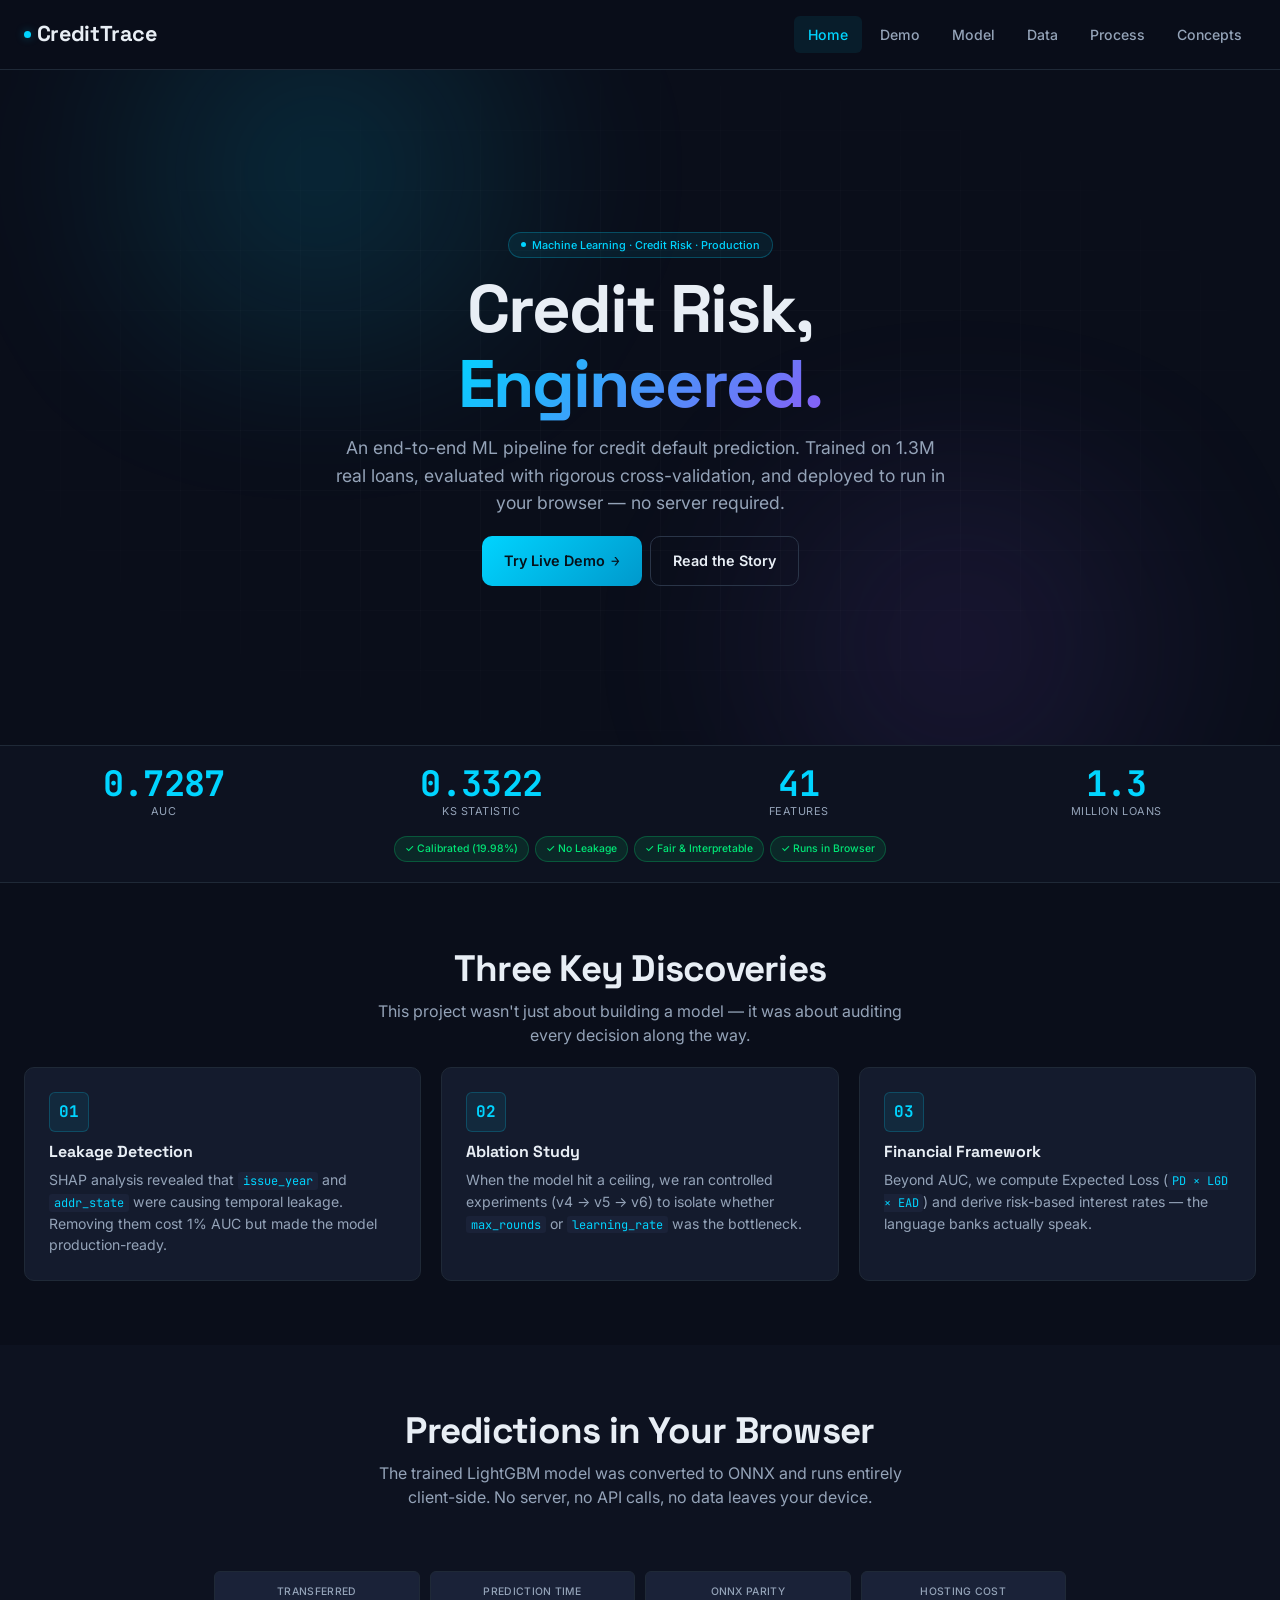
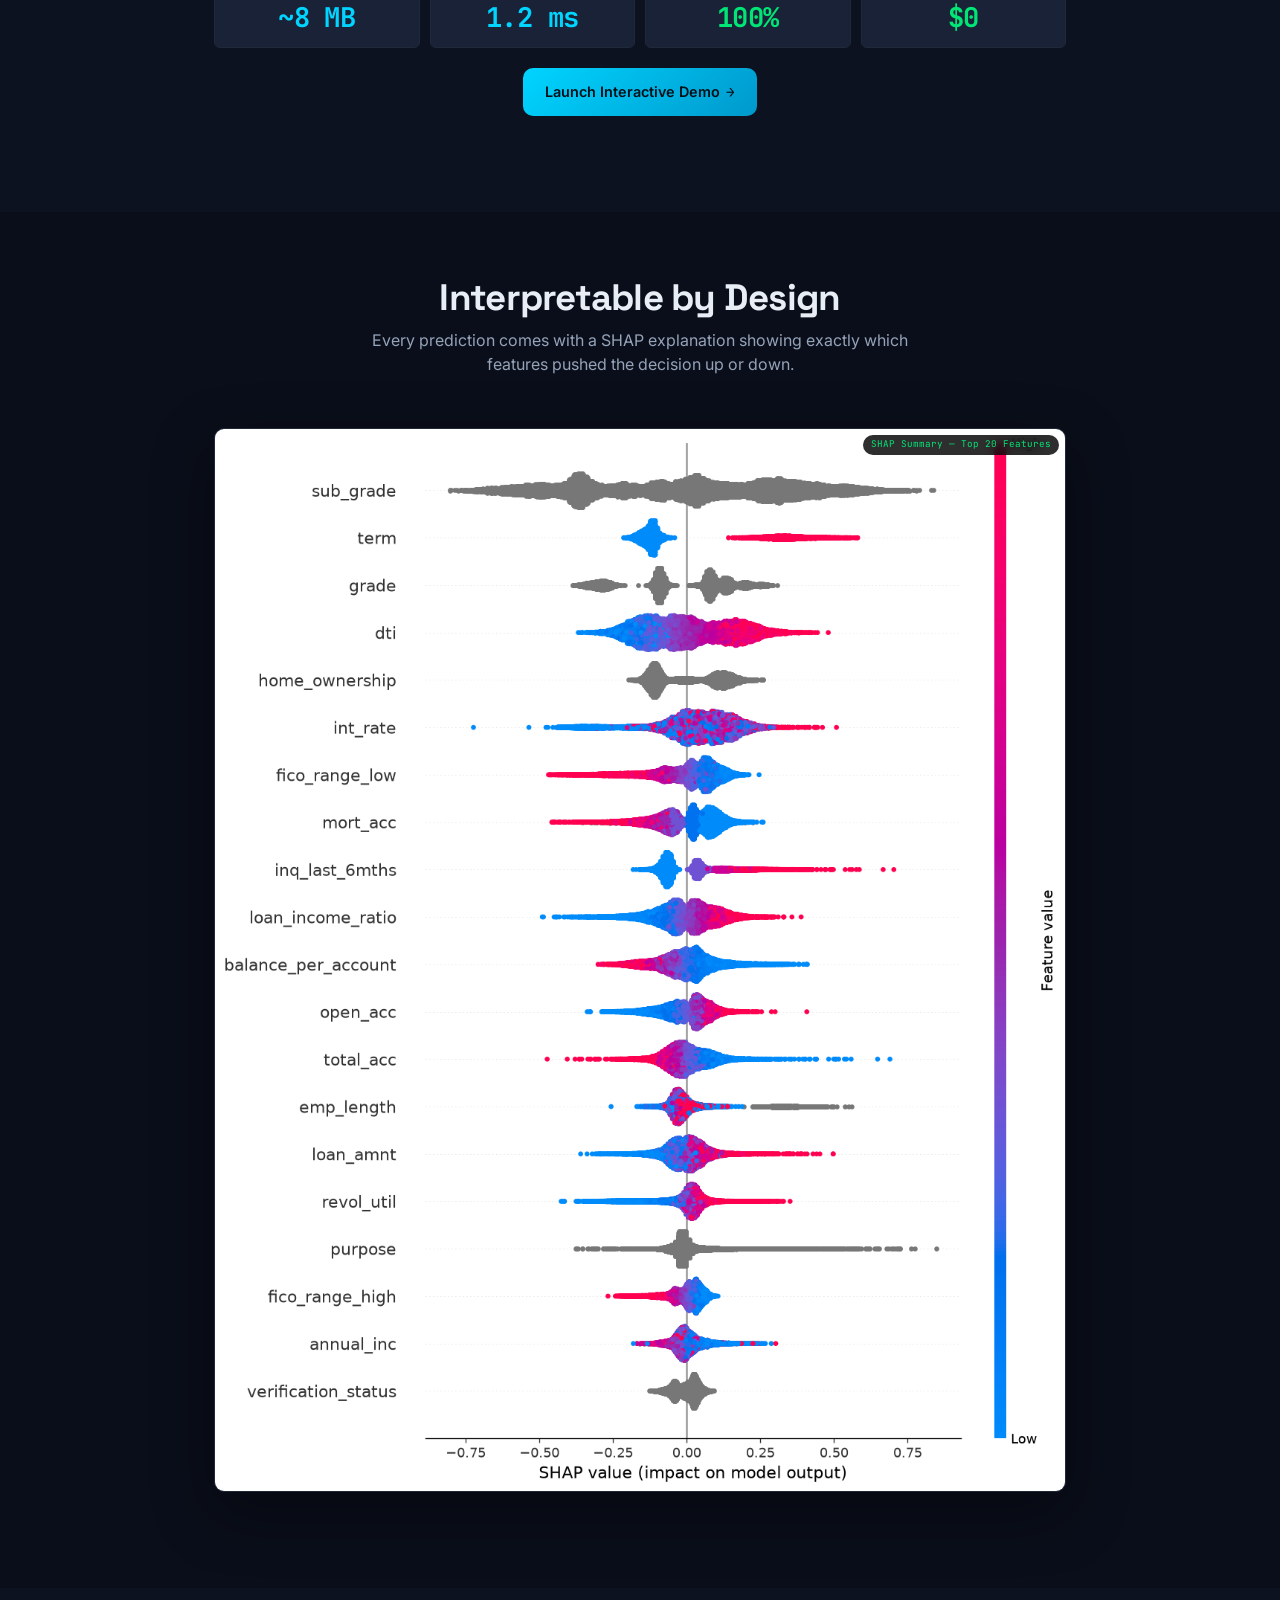
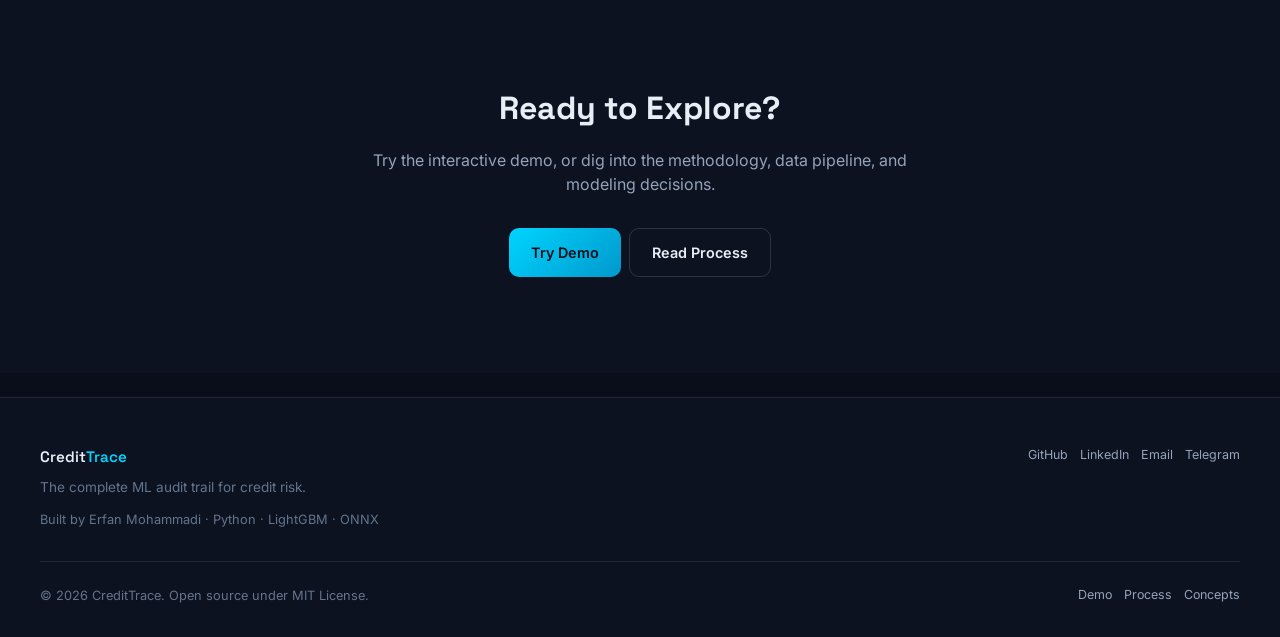
==== docs/index.html @ 29da9f76 "Initial commit" ====
<!DOCTYPE html>
<html lang="en">
<head>
  <meta charset="UTF-8">
  <meta name="viewport" content="width=device-width, initial-scale=1.0">
  <link rel="icon" type="image/svg+xml" href="favicon.svg">
  <title>CreditTrace — Credit Risk, Engineered.</title>
  <meta name="description" content="An end-to-end ML pipeline for credit default prediction. Trained on 1.3M real loans, deployed in your browser.">
  <meta name="author" content="Erfan Mohammadi">

  <link rel="preconnect" href="https://fonts.googleapis.com">
  <link rel="preconnect" href="https://fonts.gstatic.com" crossorigin>
  <link href="https://fonts.googleapis.com/css2?family=Inter:wght@400;500;600;700&family=Space+Grotesk:wght@500;600;700&family=JetBrains+Mono:wght@400;600;700&display=swap" rel="stylesheet">
  <link rel="stylesheet" href="css/style.css">
</head>
<body>

  <!-- ============ NAVBAR ============ -->
  <nav class="navbar">
    <a href="index.html" class="logo">CreditTrace</a>
    <nav>
      <a href="index.html" class="active">Home</a>
      <a href="demo.html">Demo</a>
      <a href="model.html">Model</a>
      <a href="data.html">Data</a>
      <a href="process.html">Process</a>
      <a href="concepts.html">Concepts</a>
    </nav>
  </nav>

  <!-- ============ HERO ============ -->
  <section class="hero">
    <div class="hero-bg"></div>
    <div class="hero-grid"></div>

    <div class="hero-content">
      <div class="hero-badge">
        <span class="hero-badge-dot"></span>
        Machine Learning · Credit Risk · Production
      </div>

      <h1>
        Credit Risk,<br>
        <span class="gradient">Engineered.</span>
      </h1>

      <p>
        An end-to-end ML pipeline for credit default prediction.
        Trained on 1.3M real loans, evaluated with rigorous
        cross-validation, and deployed to run in your browser — no server required.
      </p>

      <div class="hero-cta">
        <a href="demo.html" class="btn btn-lg">
          Try Live Demo
          <span style="font-family: var(--font-mono);">→</span>
        </a>
        <a href="process.html" class="btn btn-secondary btn-lg">
          Read the Story
        </a>
      </div>
    </div>

    <div class="scroll-indicator">Scroll</div>
  </section>

  <!-- ============ STATS BAR ============ -->
  <section class="stats-bar">
    <div class="stats-grid">
      <div>
        <div class="stat-value" data-target="0.7287" data-decimals="4">0.0000</div>
        <div class="stat-label">AUC</div>
      </div>
      <div>
        <div class="stat-value" data-target="0.3322" data-decimals="4">0.0000</div>
        <div class="stat-label">KS Statistic</div>
      </div>
      <div>
        <div class="stat-value" data-target="41" data-decimals="0">0</div>
        <div class="stat-label">Features</div>
      </div>
      <div>
        <div class="stat-value" data-target="1.3" data-decimals="1">0.0</div>
        <div class="stat-label">Million Loans</div>
      </div>
    </div>

    <div class="stat-badges">
      <span class="badge">✓ Calibrated (19.98%)</span>
      <span class="badge">✓ No Leakage</span>
      <span class="badge">✓ Fair &amp; Interpretable</span>
      <span class="badge">✓ Runs in Browser</span>
    </div>
  </section>

  <!-- ============ KEY FINDINGS ============ -->
  <section class="section">
    <div class="section-header reveal">
      <h2>Three Key Discoveries</h2>
      <p>
        This project wasn't just about building a model — it was about
        auditing every decision along the way.
      </p>
    </div>

    <div class="features-grid">
      <div class="feature-card reveal">
        <div class="feature-icon">01</div>
        <h3>Leakage Detection</h3>
        <p>
          SHAP analysis revealed that <code class="mono">issue_year</code>
          and <code class="mono">addr_state</code> were causing temporal leakage.
          Removing them cost 1% AUC but made the model production-ready.
        </p>
      </div>

      <div class="feature-card reveal">
        <div class="feature-icon">02</div>
        <h3>Ablation Study</h3>
        <p>
          When the model hit a ceiling, we ran controlled experiments
          (v4 → v5 → v6) to isolate whether <code class="mono">max_rounds</code>
          or <code class="mono">learning_rate</code> was the bottleneck.
        </p>
      </div>

      <div class="feature-card reveal">
        <div class="feature-icon">03</div>
        <h3>Financial Framework</h3>
        <p>
          Beyond AUC, we compute Expected Loss
          (<code class="mono">PD × LGD × EAD</code>) and derive
          risk-based interest rates — the language banks actually speak.
        </p>
      </div>
    </div>
  </section>

  <!-- ============ DEMO PREVIEW ============ -->
  <section class="section section-alt">
    <div class="section-header reveal">
      <h2>Predictions in Your Browser</h2>
      <p>
        The trained LightGBM model was converted to ONNX and runs
        entirely client-side. No server, no API calls, no data leaves your device.
      </p>
    </div>

    <div class="container-narrow reveal">
      <div class="metric-grid">
        <div class="metric">
          <div class="metric-label">Transferred</div>
          <div class="metric-value">~8 MB</div>
        </div>
        <div class="metric">
          <div class="metric-label">Prediction Time</div>
          <div class="metric-value">1.2 ms</div>
        </div>
        <div class="metric">
          <div class="metric-label">ONNX Parity</div>
          <div class="metric-value text-success">100%</div>
        </div>
        <div class="metric">
          <div class="metric-label">Hosting Cost</div>
          <div class="metric-value text-success">$0</div>
        </div>
      </div>

      <div class="text-center mt-3">
        <a href="demo.html" class="btn btn-lg">
          Launch Interactive Demo
          <span style="font-family: var(--font-mono);">→</span>
        </a>
      </div>
    </div>
  </section>

  <!-- ============ SHAP PREVIEW ============ -->
  <section class="section">
    <div class="section-header reveal">
      <h2>Interpretable by Design</h2>
      <p>
        Every prediction comes with a SHAP explanation showing
        exactly which features pushed the decision up or down.
      </p>
    </div>

    <div class="container-narrow reveal">
      <div class="preview-wrap">
        <img src="figures/05_shap_summary.png" alt="SHAP Summary">
        <div class="preview-badge">SHAP Summary — Top 20 Features</div>
      </div>
    </div>
  </section>

  <!-- ============ CTA ============ -->
  <section class="section section-alt">
    <div class="container-narrow text-center reveal">
      <h2 style="font-family: var(--font-heading); font-size: 2rem; margin-bottom: 1rem;">
        Ready to Explore?
      </h2>
      <p class="text-muted" style="max-width: 600px; margin: 0 auto 2rem;">
        Try the interactive demo, or dig into the methodology,
        data pipeline, and modeling decisions.
      </p>
      <div class="hero-cta">
        <a href="demo.html" class="btn btn-lg">Try Demo</a>
        <a href="process.html" class="btn btn-secondary btn-lg">Read Process</a>
      </div>
    </div>
  </section>

  <!-- ============ FOOTER ============ -->
  <footer class="footer">
    <div class="footer-content">
      <div>
        <div class="footer-brand">Credit<span>Trace</span></div>
        <p class="text-dim" style="font-size: 0.85rem; margin-top: 0.5rem;">
          The complete ML audit trail for credit risk.
        </p>
        <p class="text-dim" style="font-size: 0.8rem; margin-top: 0.75rem;">
          Built by Erfan Mohammadi · Python · LightGBM · ONNX
        </p>
      </div>

      <div class="footer-links">
        <a href="https://github.com/erfan2mohammadi22" target="_blank" rel="noopener">GitHub</a>
        <a href="https://linkedin.com/in/erfan2mohammadi22" target="_blank" rel="noopener">LinkedIn</a>
        <a href="mailto:erfan2mohammadi22@gmail.com">Email</a>
        <a href="https://t.me/ERFANmmmig29" target="_blank" rel="noopener">Telegram</a>
      </div>
    </div>

    <div class="footer-content" style="margin-top: 2rem; padding-top: 1.5rem; border-top: 1px solid var(--border);">
      <div class="text-dim" style="font-size: 0.8rem;">
        © 2026 CreditTrace. Open source under MIT License.
      </div>
      <div class="footer-links">
        <a href="demo.html">Demo</a>
        <a href="process.html">Process</a>
        <a href="concepts.html">Concepts</a>
      </div>
    </div>
  </footer>

  <script src="js/main.js"></script>
</body>
</html>
---- docs/css/style.css ----
/* ============================================
   CreditTrace — Mobile-First Stylesheet
   ============================================ */

/* ============================================
   1. TOKENS
   ============================================ */
:root {
  --bg: #0a0e1a;
  --bg-alt: #0d1220;
  --card: #141b2d;
  --card-hover: #1a2238;
  --border: #1f2937;
  --border-light: #2a3548;

  --accent: #00d4ff;
  --accent-dark: #0099cc;
  --accent-soft: rgba(0, 212, 255, 0.08);
  --accent-glow: rgba(0, 212, 255, 0.35);

  --purple: #8b5cf6;
  --success: #00e676;
  --success-soft: rgba(0, 230, 118, 0.1);
  --warning: #ffab00;
  --warning-soft: rgba(255, 171, 0, 0.1);
  --danger: #ff5252;
  --danger-soft: rgba(255, 82, 82, 0.1);

  --text: #e8eef5;
  --text-muted: #94a3b8;
  --text-dim: #64748b;

  --font-body: 'Inter', -apple-system, BlinkMacSystemFont, sans-serif;
  --font-heading: 'Space Grotesk', 'Inter', sans-serif;
  --font-mono: 'JetBrains Mono', 'SF Mono', monospace;

  --r-sm: 6px;
  --r: 10px;
  --r-lg: 14px;
  --r-full: 999px;

  --t: 0.2s ease;
}

/* ============================================
   2. RESET
   ============================================ */
html {
  font-size: 13px;
  scroll-behavior: smooth;
  -webkit-text-size-adjust: 100%;
  text-size-adjust: 100%;
}

*, *::before, *::after {
  box-sizing: border-box;
  margin: 0;
  padding: 0;
}

body {
  background: var(--bg);
  color: var(--text);
  font-family: var(--font-body);
  font-size: 1rem;
  line-height: 1.5;
  min-height: 100vh;
  overflow-x: hidden;
  -webkit-font-smoothing: antialiased;
}

img, svg { max-width: 100%; display: block; }
a { color: inherit; text-decoration: none; }
button { font-family: inherit; cursor: pointer; }
table { border-collapse: collapse; width: 100%; }

:focus-visible {
  outline: 2px solid var(--accent);
  outline-offset: 2px;
}

code, .mono { font-family: var(--font-mono); font-size: 0.85em; }

p code, li code, td code {
  background: var(--card-hover);
  padding: 0.05rem 0.3rem;
  border-radius: 3px;
  color: var(--accent);
  font-size: 0.82em;
}

/* ============================================
   3. LAYOUT
   ============================================ */
.container,
.container-narrow {
  width: 100%;
  margin: 0 auto;
  padding: 12px;
}

/* ============================================
   4. NAVBAR — Mobile
   ============================================ */
.navbar {
  position: sticky;
  top: 0;
  z-index: 100;
  background: rgba(10, 14, 26, 0.96);
  backdrop-filter: blur(10px);
  -webkit-backdrop-filter: blur(10px);
  border-bottom: 1px solid var(--border);
  padding: 10px 12px;
  display: flex;
  flex-direction: column;
  gap: 8px;
}

.navbar .logo {
  font-family: var(--font-heading);
  font-size: 1.15rem;
  font-weight: 700;
  letter-spacing: -0.3px;
  display: inline-flex;
  align-items: center;
  gap: 0.35rem;
  align-self: flex-start;
}

.navbar .logo::before {
  content: '';
  width: 7px;
  height: 7px;
  border-radius: 50%;
  background: var(--accent);
  box-shadow: 0 0 8px var(--accent-glow);
}

.navbar nav {
  display: flex;
  gap: 5px;
  overflow-x: auto;
  -webkit-overflow-scrolling: touch;
  scrollbar-width: none;
  margin: 0 -12px;
  padding: 0 12px 2px;
}

.navbar nav::-webkit-scrollbar { display: none; }

.navbar nav a {
  color: var(--text-muted);
  font-size: 0.78rem;
  font-weight: 500;
  padding: 6px 12px;
  border-radius: var(--r-full);
  background: var(--card-hover);
  border: 1px solid var(--border);
  white-space: nowrap;
  flex-shrink: 0;
  transition: all var(--t);
}

.navbar nav a.active {
  color: var(--accent);
  background: var(--accent-soft);
  border-color: var(--accent);
}

/* ============================================
   5. HERO
   ============================================ */
.hero {
  position: relative;
  display: flex;
  align-items: center;
  justify-content: center;
  padding: 32px 12px 40px;
  overflow: hidden;
}

.hero-bg,
.hero-grid {
  position: absolute;
  inset: 0;
  pointer-events: none;
  z-index: 0;
}

.hero-bg::before,
.hero-bg::after {
  content: '';
  position: absolute;
  border-radius: 50%;
  filter: blur(60px);
}

.hero-bg::before {
  top: -20%; left: -10%;
  width: 70%; height: 70%;
  background: radial-gradient(circle, rgba(0, 212, 255, 0.15), transparent 60%);
}

.hero-bg::after {
  bottom: -20%; right: -10%;
  width: 70%; height: 70%;
  background: radial-gradient(circle, rgba(139, 92, 246, 0.12), transparent 60%);
}

.hero-grid {
  background-image:
    linear-gradient(rgba(255, 255, 255, 0.02) 1px, transparent 1px),
    linear-gradient(90deg, rgba(255, 255, 255, 0.02) 1px, transparent 1px);
  background-size: 32px 32px;
  mask-image: radial-gradient(ellipse at center, black 40%, transparent 80%);
  -webkit-mask-image: radial-gradient(ellipse at center, black 40%, transparent 80%);
}

.hero-content {
  position: relative;
  z-index: 1;
  text-align: center;
  width: 100%;
  max-width: 620px;
}

.hero-badge {
  display: inline-flex;
  align-items: center;
  gap: 6px;
  padding: 5px 12px;
  background: var(--accent-soft);
  border: 1px solid rgba(0, 212, 255, 0.25);
  border-radius: var(--r-full);
  font-size: 0.68rem;
  color: var(--accent);
  font-weight: 500;
  margin-bottom: 14px;
  line-height: 1.3;
  text-align: left;
}

.hero-badge-dot {
  width: 5px;
  height: 5px;
  border-radius: 50%;
  background: var(--accent);
  flex-shrink: 0;
}

.hero h1 {
  font-family: var(--font-heading);
  font-size: 1.7rem;
  font-weight: 700;
  line-height: 1.12;
  letter-spacing: -0.03em;
  margin-bottom: 12px;
}

.hero h1 .gradient {
  background: linear-gradient(135deg, var(--accent), var(--purple));
  -webkit-background-clip: text;
  background-clip: text;
  -webkit-text-fill-color: transparent;
}

.hero p {
  font-size: 0.88rem;
  color: var(--text-muted);
  margin-bottom: 20px;
  line-height: 1.55;
}

.hero-cta {
  display: flex;
  flex-direction: column;
  gap: 8px;
}

.hero-cta .btn { width: 100%; }

.scroll-indicator { display: none; }

/* ============================================
   6. STATS
   ============================================ */
.stats-bar {
  background: var(--bg-alt);
  border-top: 1px solid var(--border);
  border-bottom: 1px solid var(--border);
  padding: 20px 12px;
}

.stats-grid {
  display: grid;
  grid-template-columns: repeat(2, 1fr);
  gap: 14px;
  text-align: center;
}

.stat-value {
  font-family: var(--font-mono);
  font-size: 1.35rem;
  font-weight: 700;
  color: var(--accent);
  letter-spacing: -0.02em;
  line-height: 1;
}

.stat-label {
  color: var(--text-muted);
  font-size: 0.62rem;
  text-transform: uppercase;
  letter-spacing: 0.05em;
  margin-top: 4px;
  line-height: 1.2;
}

.stat-badges {
  display: flex;
  justify-content: center;
  gap: 6px;
  flex-wrap: wrap;
  margin-top: 18px;
}

.badge {
  padding: 4px 10px;
  background: var(--success-soft);
  border: 1px solid rgba(0, 230, 118, 0.25);
  border-radius: var(--r-full);
  font-size: 0.65rem;
  color: var(--success);
  font-weight: 500;
  white-space: nowrap;
}

/* ============================================
   7. SECTIONS
   ============================================ */
.section { padding: 28px 12px; }
.section-alt { background: var(--bg-alt); }

.section-header {
  text-align: center;
  margin-bottom: 20px;
  max-width: 560px;
  margin-left: auto;
  margin-right: auto;
}

.section-header h2 {
  font-family: var(--font-heading);
  font-size: 1.25rem;
  font-weight: 700;
  letter-spacing: -0.02em;
  line-height: 1.2;
  margin-bottom: 8px;
}

.section-header p {
  color: var(--text-muted);
  font-size: 0.82rem;
  line-height: 1.5;
}

/* ============================================
   8. CARDS
   ============================================ */
.card {
  background: var(--card);
  border: 1px solid var(--border);
  border-radius: var(--r);
  padding: 14px;
  margin-bottom: 12px;
}

.card h2 {
  font-family: var(--font-heading);
  font-size: 1rem;
  margin-bottom: 10px;
  letter-spacing: -0.01em;
}

.card h3 {
  font-family: var(--font-heading);
  font-size: 0.92rem;
  margin-bottom: 6px;
  letter-spacing: -0.01em;
}

/* ============================================
   9. TABLES — Compact
   ============================================ */
.card table {
  font-size: 0.72rem;
  table-layout: auto;
}

.card table thead tr { border-bottom: 1px solid var(--border-light); }
.card table tbody tr { border-bottom: 1px solid var(--border); }
.card table tbody tr:last-child { border-bottom: none; }

.card table th {
  padding: 7px 6px;
  text-align: left;
  color: var(--text-muted);
  font-weight: 500;
  font-size: 0.58rem;
  text-transform: uppercase;
  letter-spacing: 0.03em;
  white-space: nowrap;
}

.card table td {
  padding: 8px 6px;
  color: var(--text);
  overflow-wrap: anywhere;
  word-break: break-word;
}

/* ============================================
   10. FEATURE CARDS
   ============================================ */
.features-grid {
  display: grid;
  grid-template-columns: 1fr;
  gap: 10px;
}

.feature-card {
  background: var(--card);
  border: 1px solid var(--border);
  border-radius: var(--r);
  padding: 14px;
}

.feature-icon {
  width: 32px;
  height: 32px;
  border-radius: var(--r-sm);
  background: var(--accent-soft);
  border: 1px solid rgba(0, 212, 255, 0.2);
  display: inline-flex;
  align-items: center;
  justify-content: center;
  margin-bottom: 10px;
  color: var(--accent);
  font-family: var(--font-mono);
  font-weight: 700;
  font-size: 0.82rem;
  flex-shrink: 0;
}

.feature-card h3 {
  font-family: var(--font-heading);
  font-size: 0.92rem;
  margin-bottom: 6px;
  line-height: 1.3;
}

.feature-card p {
  color: var(--text-muted);
  font-size: 0.82rem;
  line-height: 1.55;
}

/* ============================================
   11. BUTTONS
   ============================================ */
.btn {
  display: inline-flex;
  align-items: center;
  justify-content: center;
  gap: 6px;
  background: linear-gradient(135deg, var(--accent), var(--accent-dark));
  color: #061019;
  border: none;
  border-radius: var(--r);
  padding: 11px 18px;
  font-weight: 600;
  font-size: 0.85rem;
  text-decoration: none;
  cursor: pointer;
  min-height: 42px;
  transition: transform 0.1s ease;
}

.btn:active { transform: scale(0.98); }

.btn-secondary {
  background: transparent;
  color: var(--text);
  border: 1px solid var(--border-light);
}

.btn-lg {
  padding: 13px 22px;
  font-size: 0.9rem;
  min-height: 48px;
}

/* ============================================
   12. STATUS
   ============================================ */
.status {
  padding: 10px 12px;
  border-radius: var(--r-sm);
  margin: 10px 0;
  font-size: 0.8rem;
  line-height: 1.5;
}

.status-info {
  background: var(--accent-soft);
  border-left: 3px solid var(--accent);
}

.status-success {
  background: var(--success-soft);
  border-left: 3px solid var(--success);
}

.status-error {
  background: var(--danger-soft);
  border-left: 3px solid var(--danger);
}

/* ============================================
   13. METRICS — 2 columns
   ============================================ */
.metric-grid {
  display: grid;
  grid-template-columns: repeat(2, 1fr);
  gap: 6px;
  margin-top: 10px;
}

.metric {
  background: var(--card-hover);
  border: 1px solid var(--border);
  border-radius: var(--r-sm);
  padding: 10px 6px;
  text-align: center;
}

.metric-label {
  font-size: 0.58rem;
  color: var(--text-muted);
  text-transform: uppercase;
  letter-spacing: 0.03em;
  font-weight: 500;
  line-height: 1.2;
  overflow-wrap: anywhere;
}

.metric-value {
  font-family: var(--font-mono);
  font-size: 1.05rem;
  font-weight: 700;
  color: var(--accent);
  margin-top: 4px;
  line-height: 1.1;
  letter-spacing: -0.02em;
  overflow-wrap: anywhere;
}

.metric-value.risk-low { color: var(--success); }
.metric-value.risk-medium { color: var(--warning); }
.metric-value.risk-high { color: var(--danger); }

/* ============================================
   14. PREVIEW IMAGES
   ============================================ */
.preview-wrap {
  position: relative;
  border-radius: var(--r);
  overflow: hidden;
  border: 1px solid var(--border);
  background: var(--card);
}

.preview-wrap img { width: 100%; height: auto; }

.preview-badge {
  position: absolute;
  top: 6px;
  right: 6px;
  background: rgba(0, 0, 0, 0.82);
  backdrop-filter: blur(6px);
  padding: 3px 8px;
  border-radius: var(--r-full);
  font-size: 0.58rem;
  font-family: var(--font-mono);
  color: var(--success);
  max-width: 70%;
  overflow: hidden;
  text-overflow: ellipsis;
  white-space: nowrap;
}

/* ============================================
   15. CONCEPTS ACCORDION
   ============================================ */
.concept {
  background: var(--card);
  border: 1px solid var(--border);
  border-radius: var(--r);
  margin-bottom: 8px;
  overflow: hidden;
}

.concept[open] { border-color: var(--accent); }

.concept summary {
  list-style: none;
  cursor: pointer;
  padding: 12px;
  display: flex;
  align-items: center;
  gap: 10px;
  user-select: none;
}

.concept summary::-webkit-details-marker { display: none; }
.concept summary::marker { display: none; content: ''; }
.concept[open] summary { border-bottom: 1px solid var(--border); }

.concept-number {
  font-family: var(--font-mono);
  font-size: 0.65rem;
  color: var(--accent);
  font-weight: 700;
  flex-shrink: 0;
  width: 24px;
  height: 24px;
  display: flex;
  align-items: center;
  justify-content: center;
  background: var(--accent-soft);
  border: 1px solid rgba(0, 212, 255, 0.2);
  border-radius: var(--r-sm);
}

.concept-title {
  font-family: var(--font-heading);
  font-size: 0.82rem;
  font-weight: 600;
  flex-grow: 1;
  line-height: 1.3;
  min-width: 0;
}

.concept-toggle {
  font-family: var(--font-mono);
  color: var(--text-muted);
  font-size: 1rem;
  flex-shrink: 0;
  transition: transform var(--t);
}

.concept[open] .concept-toggle {
  transform: rotate(45deg);
  color: var(--accent);
}

.concept-body {
  padding: 12px;
  color: var(--text-muted);
  font-size: 0.8rem;
  line-height: 1.6;
}

.concept-body p { margin-bottom: 10px; }
.concept-body p:last-child { margin-bottom: 0; }
.concept-body strong { color: var(--text); font-weight: 600; }

.concept-body ul { list-style: none; margin: 10px 0; }

.concept-body ul li {
  padding: 3px 0 3px 18px;
  position: relative;
}

.concept-body ul li::before {
  content: '→';
  position: absolute;
  left: 0;
  color: var(--accent);
  font-family: var(--font-mono);
}

.concept-formula {
  font-family: var(--font-mono);
  background: var(--card-hover);
  border: 1px solid var(--border-light);
  border-radius: var(--r-sm);
  padding: 10px;
  text-align: center;
  color: var(--accent);
  font-size: 0.78rem;
  margin: 10px 0;
  overflow-wrap: anywhere;
}

.concept-highlight {
  border-left: 3px solid var(--accent);
  background: var(--accent-soft);
  padding: 10px 12px;
  border-radius: 0 var(--r-sm) var(--r-sm) 0;
  margin: 10px 0;
  color: var(--text);
  font-size: 0.78rem;
  line-height: 1.55;
}

/* ============================================
   16. FOOTER
   ============================================ */
.footer {
  background: var(--bg-alt);
  border-top: 1px solid var(--border);
  padding: 20px 12px 16px;
  margin-top: 24px;
}

.footer-content {
  max-width: 1200px;
  margin: 0 auto;
  display: flex;
  flex-direction: column;
  gap: 12px;
}

.footer-brand {
  font-family: var(--font-heading);
  font-size: 0.95rem;
  font-weight: 600;
}

.footer-brand span { color: var(--accent); }

.footer-links {
  display: flex;
  gap: 12px;
  flex-wrap: wrap;
}

.footer-links a {
  color: var(--text-muted);
  font-size: 0.78rem;
}

/* ============================================
   17. UTILITIES
   ============================================ */
.text-muted { color: var(--text-muted); }
.text-dim { color: var(--text-dim); }
.text-accent { color: var(--accent); }
.text-success { color: var(--success); }
.text-danger { color: var(--danger); }
.text-center { text-align: center; }
.hidden { display: none !important; }
.mt-1 { margin-top: 12px; }
.mt-2 { margin-top: 16px; }
.mt-3 { margin-top: 20px; }
.mb-1 { margin-bottom: 12px; }
.mb-2 { margin-bottom: 16px; }

/* ============================================
   18. TABLET (≥ 640px)
   ============================================ */
@media (min-width: 640px) {
  html { font-size: 14px; }

  .container, .container-narrow { padding: 20px; }

  .navbar { padding: 12px 20px; }
  .hero { padding: 48px 20px; }
  .hero h1 { font-size: 2.4rem; }
  .hero p { font-size: 1rem; }
  .hero-cta { flex-direction: row; justify-content: center; }
  .hero-cta .btn { width: auto; }

  .section { padding: 40px 20px; }
  .section-header h2 { font-size: 1.6rem; }
  .section-header p { font-size: 0.92rem; }

  .stats-grid { grid-template-columns: repeat(4, 1fr); }
  .stat-value { font-size: 1.7rem; }
  .stat-label { font-size: 0.68rem; }

  .features-grid { grid-template-columns: repeat(2, 1fr); gap: 14px; }
  .feature-card { padding: 18px; }
  .feature-card h3 { font-size: 1rem; }
  .feature-card p { font-size: 0.88rem; }

  .card { padding: 20px; margin-bottom: 16px; border-radius: var(--r-lg); }
  .card table { font-size: 0.82rem; }
  .card table th { font-size: 0.65rem; padding: 10px 12px; }
  .card table td { padding: 11px 12px; }

  .metric-grid { grid-template-columns: repeat(auto-fit, minmax(140px, 1fr)); gap: 10px; }
  .metric { padding: 14px; }
  .metric-label { font-size: 0.65rem; }
  .metric-value { font-size: 1.4rem; }

  .concept { border-radius: var(--r-lg); margin-bottom: 10px; }
  .concept summary { padding: 16px; gap: 12px; }
  .concept-number { width: 28px; height: 28px; font-size: 0.72rem; }
  .concept-title { font-size: 0.95rem; }
  .concept-body { padding: 16px; font-size: 0.88rem; }

  .footer { padding: 32px 20px 20px; }
  .footer-content { flex-direction: row; justify-content: space-between; align-items: flex-start; }
}

/* ============================================
   19. DESKTOP (≥ 900px)
   ============================================ */
@media (min-width: 900px) {
  html { font-size: 15px; }

  .container { padding: 32px 24px; }
  .container-narrow { padding: 32px 24px; }

  .navbar {
    flex-direction: row;
    align-items: center;
    justify-content: space-between;
    padding: 16px 24px;
    gap: 16px;
  }
  .navbar .logo { font-size: 1.35rem; align-self: auto; }
  .navbar nav {
    overflow-x: visible;
    margin: 0;
    padding: 0;
    gap: 4px;
  }
  .navbar nav a {
    background: transparent;
    border: none;
    padding: 8px 14px;
    font-size: 0.88rem;
    border-radius: var(--r-sm);
  }
  .navbar nav a:hover { color: var(--text); background: var(--card-hover); }
  .navbar nav a.active { background: var(--accent-soft); }

  .hero { padding: 72px 24px; min-height: 75vh; }
  .hero h1 { font-size: 3.6rem; }
  .hero p { font-size: 1.1rem; }
  .hero-grid { background-size: 60px 60px; }

  .section { padding: 64px 24px; }
  .section-header h2 { font-size: 2.1rem; }
  .section-header p { font-size: 1rem; }

  .stat-value { font-size: 2.2rem; }

  .features-grid {
    grid-template-columns: repeat(auto-fit, minmax(260px, 1fr));
    gap: 20px;
  }
  .feature-card { padding: 24px; transition: all 0.25s ease; }
  .feature-card:hover {
    transform: translateY(-4px);
    border-color: var(--border-light);
    box-shadow: 0 16px 40px rgba(0, 0, 0, 0.3);
  }
  .feature-icon { width: 40px; height: 40px; font-size: 1rem; }

  .card { padding: 24px; }
  .card h2 { font-size: 1.2rem; }

  .btn:hover { transform: translateY(-2px); box-shadow: 0 10px 20px var(--accent-glow); }

  .metric-value { font-size: 1.7rem; }

  .preview-wrap { box-shadow: 0 20px 60px rgba(0, 0, 0, 0.4); }

  .concept summary { padding: 18px 20px; }
  .concept-title { font-size: 1.02rem; }
  .concept-body { padding: 20px; font-size: 0.92rem; }

  .footer { padding: 48px 24px 32px; }
}

/* ============================================
   20. LARGE (≥ 1200px)
   ============================================ */
@media (min-width: 1200px) {
  html { font-size: 16px; }

  .container { max-width: 1200px; }
  .container-narrow { max-width: 900px; }

  .hero h1 { font-size: 4.2rem; }
  .section-header h2 { font-size: 2.3rem; }
}

/* ============================================
   21. REDUCED MOTION
   ============================================ */
@media (prefers-reduced-motion: reduce) {
  *, *::before, *::after {
    animation-duration: 0.01ms !important;
    transition-duration: 0.01ms !important;
  }
}

/* ============================================
   22. OVERRIDE INLINE METRIC SIZES ON MOBILE
   Fixes: model.html, data.html, process.html
   ============================================ */

/* Tablet & below — shrink all metric-value sizes */
@media (max-width: 900px) {
  .metric-value {
    font-size: 1.3rem !important;
  }
  .metric-value[style*="font-size: 1.9rem"] {
    font-size: 1.4rem !important;
  }
  .metric-value[style*="font-size: 2rem"] {
    font-size: 1.4rem !important;
  }
  .metric-value[style*="font-size: 2.5rem"] {
    font-size: 1.6rem !important;
  }
}

/* Mobile — even smaller */
@media (max-width: 640px) {
  .metric-value {
    font-size: 1rem !important;
    letter-spacing: -0.02em;
  }
  .metric-value[style*="font-size: 1.3rem"] {
    font-size: 0.95rem !important;
  }
  .metric-value[style*="font-size: 1.4rem"] {
    font-size: 1rem !important;
  }
  .metric-value[style*="font-size: 1.5rem"] {
    font-size: 1.05rem !important;
  }
  .metric-value[style*="font-size: 1.8rem"] {
    font-size: 1.1rem !important;
  }
  .metric-value[style*="font-size: 1.9rem"] {
    font-size: 1.15rem !important;
  }
  .metric-value[style*="font-size: 2rem"] {
    font-size: 1.2rem !important;
  }
  .metric-value[style*="font-size: 2.5rem"] {
    font-size: 1.4rem !important;
  }

  /* Big inline numbers inside cards (calibration, etc.) */
  .card [style*="font-size: 4rem"],
  .card [style*="font-size: 3.5rem"],
  .card [style*="font-size: 3rem"] {
    font-size: 1.6rem !important;
  }
  .card [style*="font-size: 2.5rem"] {
    font-size: 1.4rem !important;
  }
  .card [style*="font-size: 2rem"] {
    font-size: 1.25rem !important;
  }
  .card [style*="font-size: 1.9rem"] {
    font-size: 1.2rem !important;
  }
  .card [style*="font-size: 1.8rem"] {
    font-size: 1.15rem !important;
  }
  .card [style*="font-size: 1.5rem"] {
    font-size: 1.05rem !important;
  }
  .card [style*="font-size: 1.4rem"] {
    font-size: 1rem !important;
  }
  .card [style*="font-size: 1.3rem"] {
    font-size: 0.95rem !important;
  }

  /* Timeline in process.html — flex columns too wide */
  .preview-wrap [style*="grid-template-columns: 100px 1fr 80px"] {
    grid-template-columns: 55px 1fr 45px !important;
    gap: 0.5rem !important;
  }
  .preview-wrap [style*="font-size: 0.9rem"] {
    font-size: 0.72rem !important;
  }
  .preview-wrap [style*="font-size: 0.85rem"] {
    font-size: 0.65rem !important;
  }
}

/* Very small phones */
@media (max-width: 400px) {
  .metric-value {
    font-size: 0.95rem !important;
  }
  .metric-value[style*="font-size: 2.5rem"] {
    font-size: 1.25rem !important;
  }
  .card [style*="font-size: 2.5rem"] {
    font-size: 1.25rem !important;
  }
  .preview-wrap [style*="grid-template-columns: 100px 1fr 80px"] {
    grid-template-columns: 48px 1fr 40px !important;
  }
}

/* ============================================
   23. OVERRIDE INLINE H1/H2 CLAMP ON MOBILE
   Fixes data.html long titles
   ============================================ */

@media (max-width: 900px) {
  h1[style*="clamp(2rem"],
  h1[style*="font-size: clamp(2rem"] {
    font-size: 1.8rem !important;
    letter-spacing: -0.5px !important;
  }
}

@media (max-width: 640px) {
  h1[style*="clamp(2rem"],
  h1[style*="font-size: clamp(2rem"] {
    font-size: 1.4rem !important;
    letter-spacing: -0.3px !important;
    line-height: 1.2 !important;
  }

  /* Also: sections with small hero padding on data.html */
  .section > .container > h1 {
    font-size: 1.5rem;
  }

  /* Also: "From 2.2M..." wrapped title p */
  .section > .container > p {
    font-size: 0.82rem !important;
  }
}

@media (max-width: 400px) {
  h1[style*="clamp(2rem"],
  h1[style*="font-size: clamp(2rem"] {
    font-size: 1.25rem !important;
  }
}
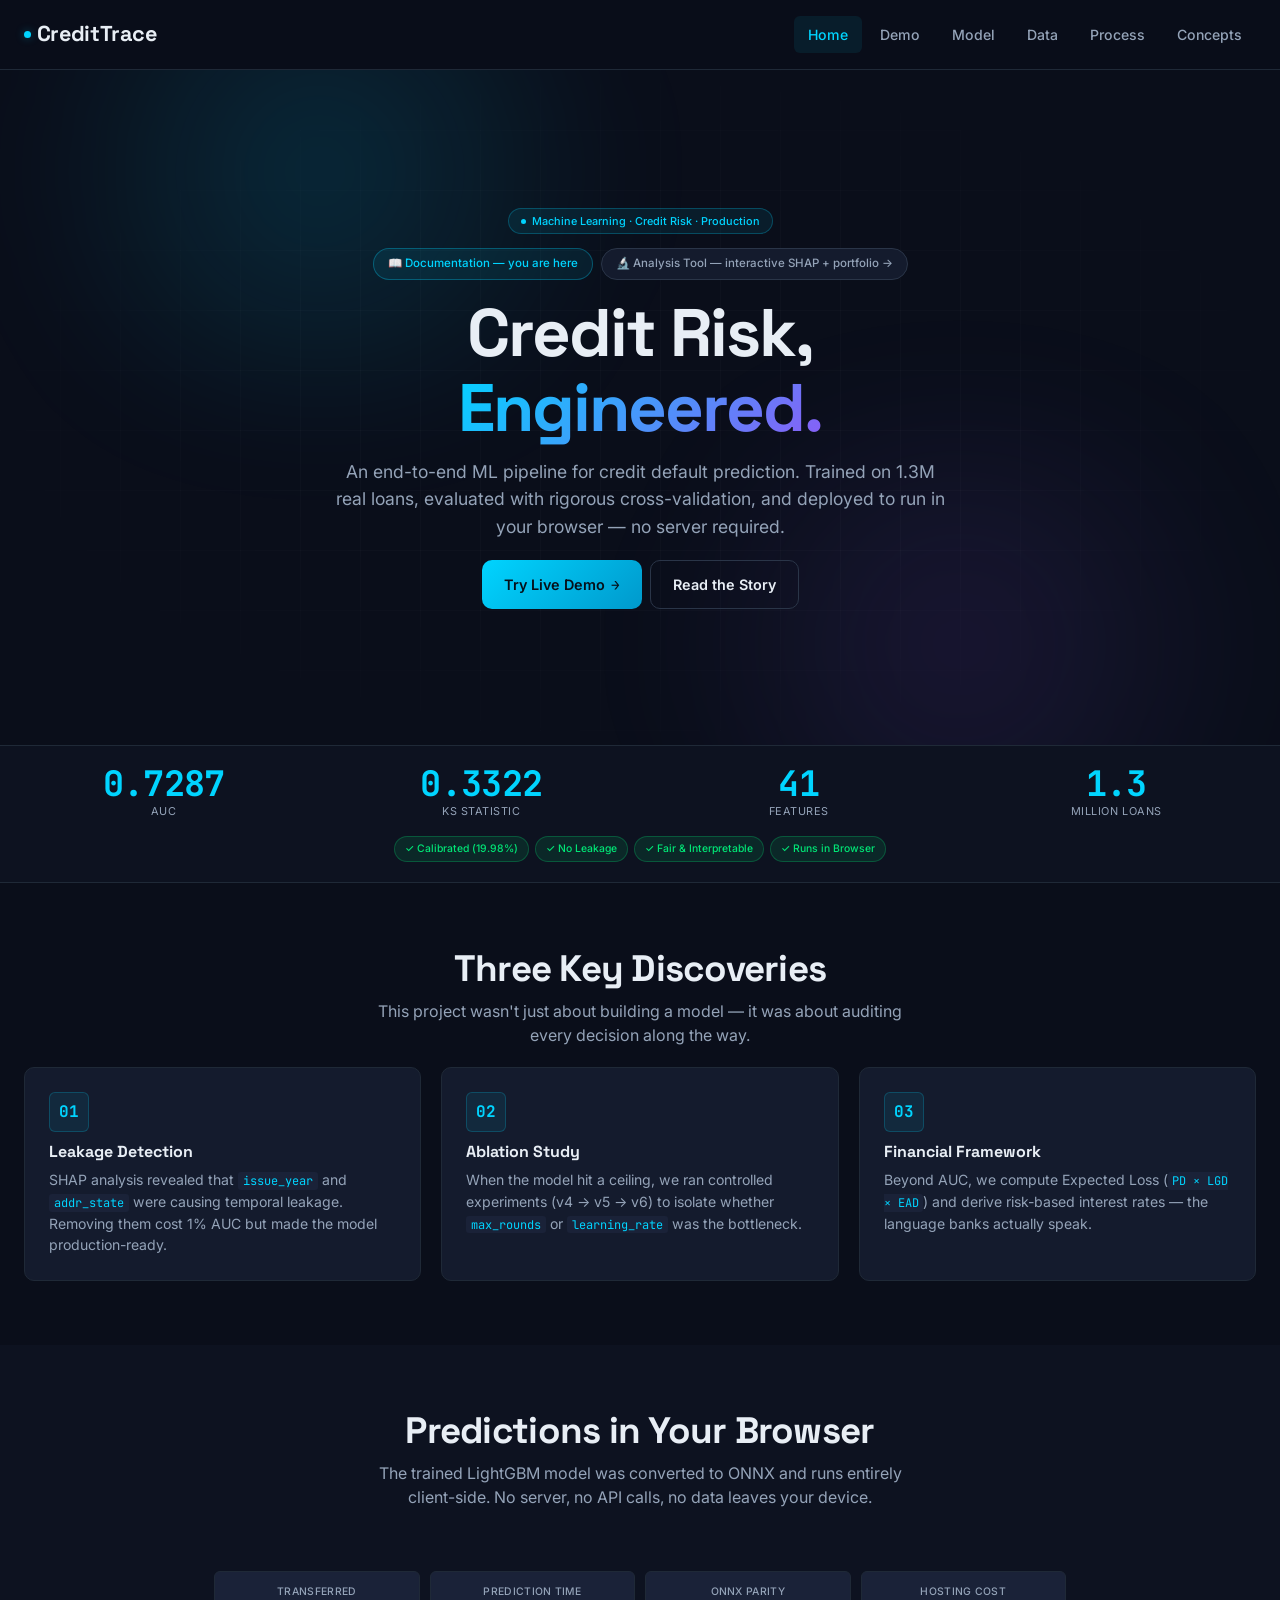
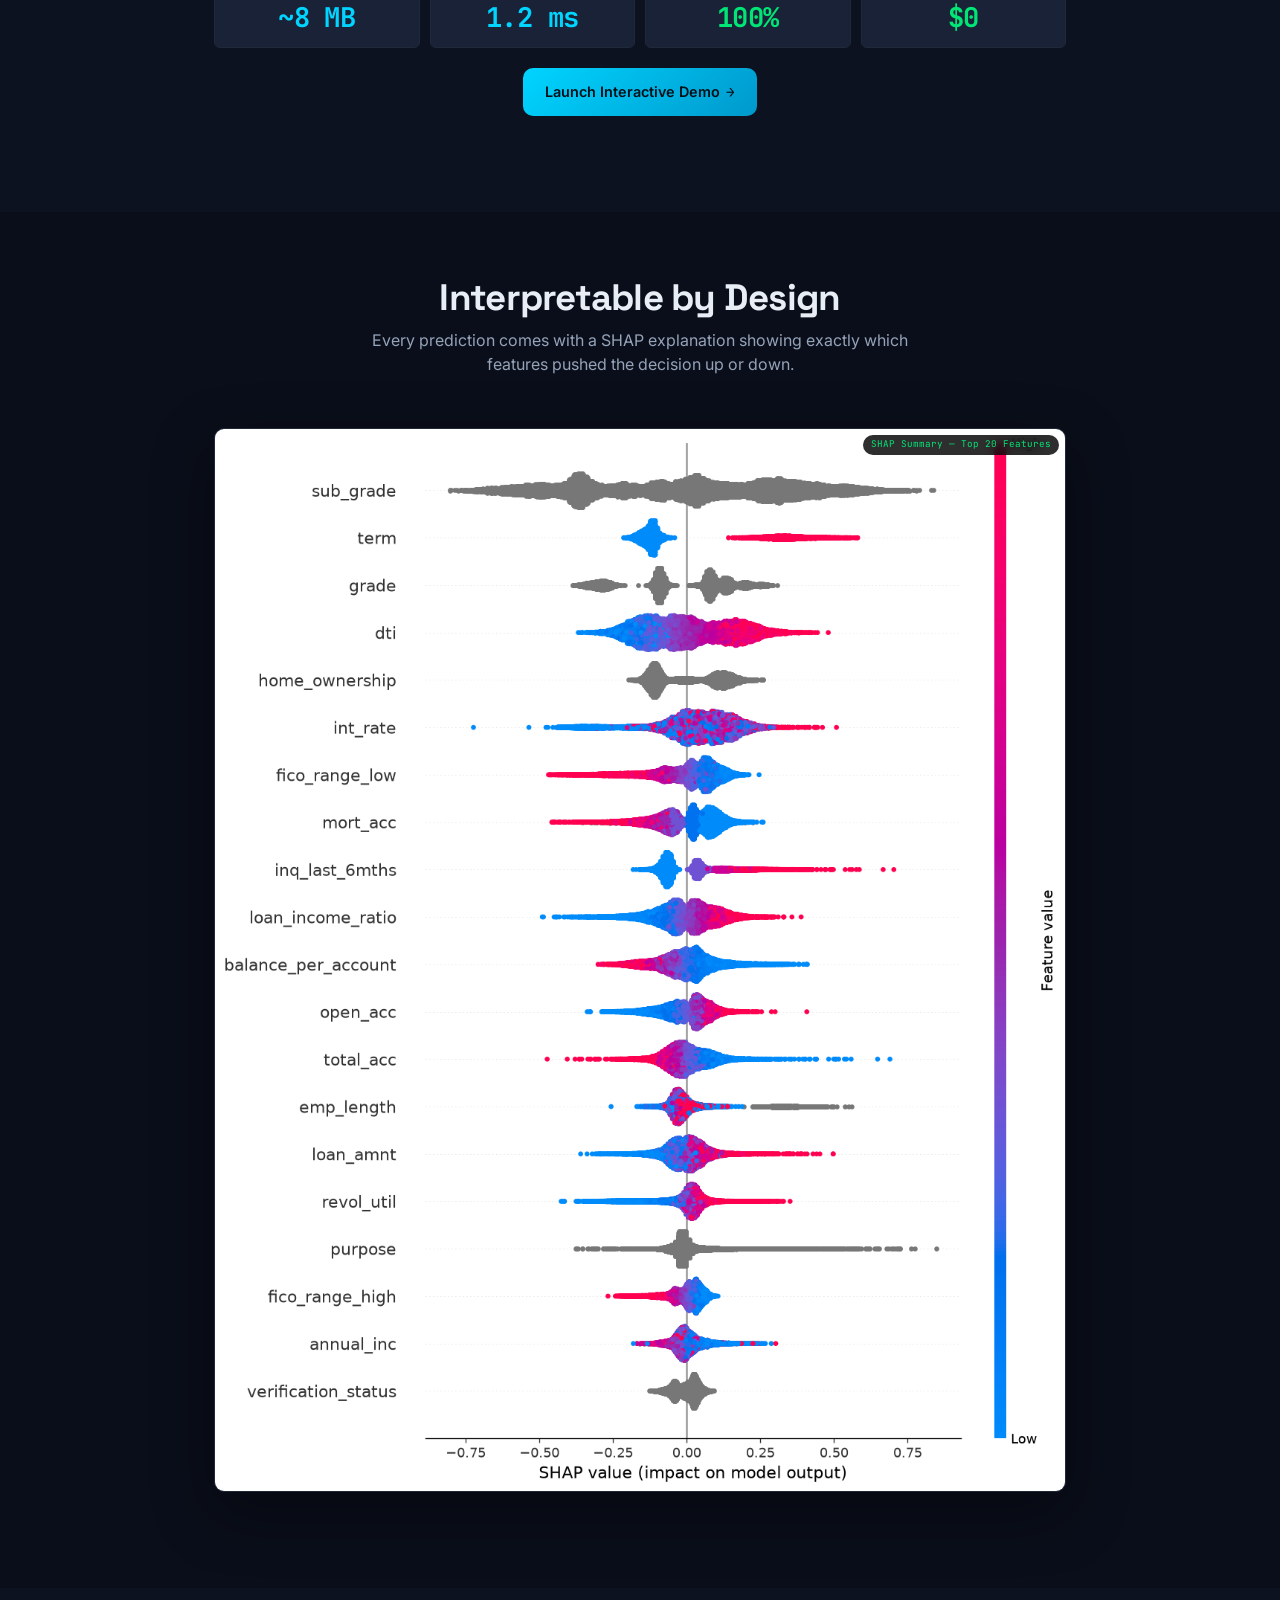
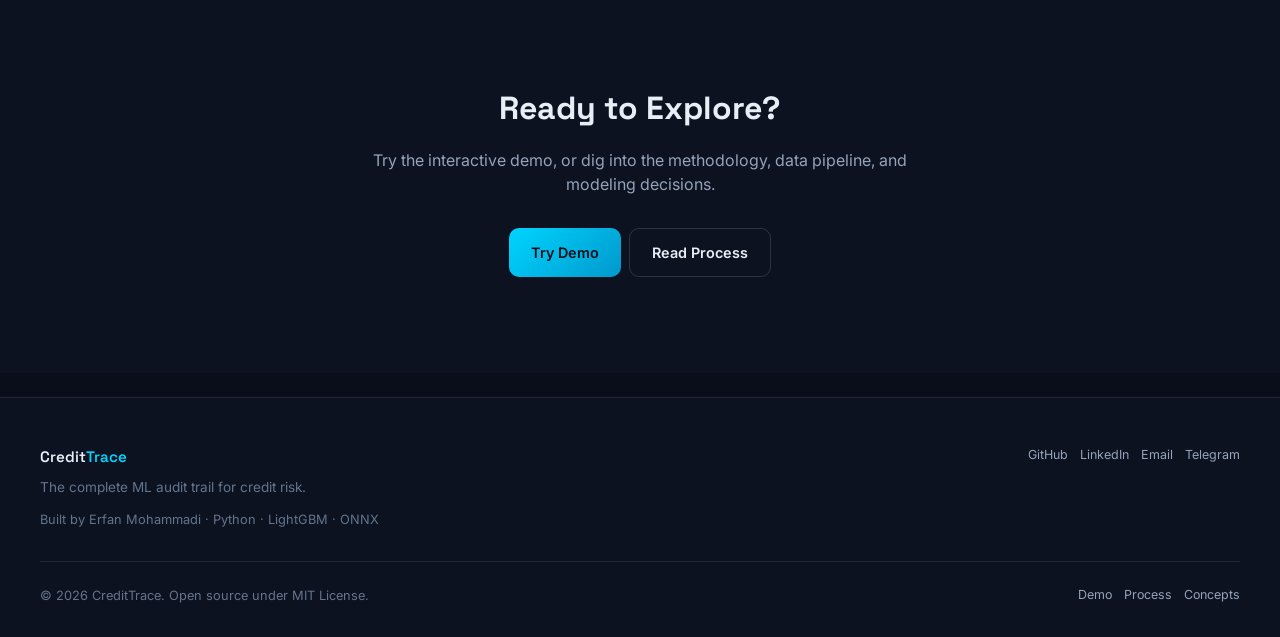
==== commit fe6ed461: "Add cross-links between documentation site and analysis tool" ====
--- a/docs/index.html
+++ b/docs/index.html
@@ -39,6 +39,25 @@
         Machine Learning · Credit Risk · Production
       </div>
 
+      <div style="display: flex; gap: 0.5rem; justify-content: center; flex-wrap: wrap; margin-bottom: 1rem;">
+        <span style="display: inline-flex; align-items: center; gap: 0.4rem;
+                     padding: 6px 14px; background: rgba(0, 212, 255, 0.08);
+                     border: 1px solid rgba(0, 212, 255, 0.3); border-radius: 100px;
+                     font-size: 0.72rem; color: var(--accent); font-weight: 500;">
+          📖 Documentation — you are here
+        </span>
+        <a href="https://credit-risk-trace.streamlit.app/" target="_blank" rel="noopener"
+           style="display: inline-flex; align-items: center; gap: 0.4rem;
+                  padding: 6px 14px; background: var(--card);
+                  border: 1px solid var(--border-light); border-radius: 100px;
+                  font-size: 0.72rem; color: var(--text-muted);
+                  text-decoration: none; font-weight: 500; transition: all 0.2s;"
+           onmouseover="this.style.borderColor='var(--accent)';this.style.color='var(--accent)'"
+           onmouseout="this.style.borderColor='var(--border-light)';this.style.color='var(--text-muted)'">
+          🔬 Analysis Tool — interactive SHAP + portfolio →
+        </a>
+      </div>
+
       <h1>
         Credit Risk,<br>
         <span class="gradient">Engineered.</span>
